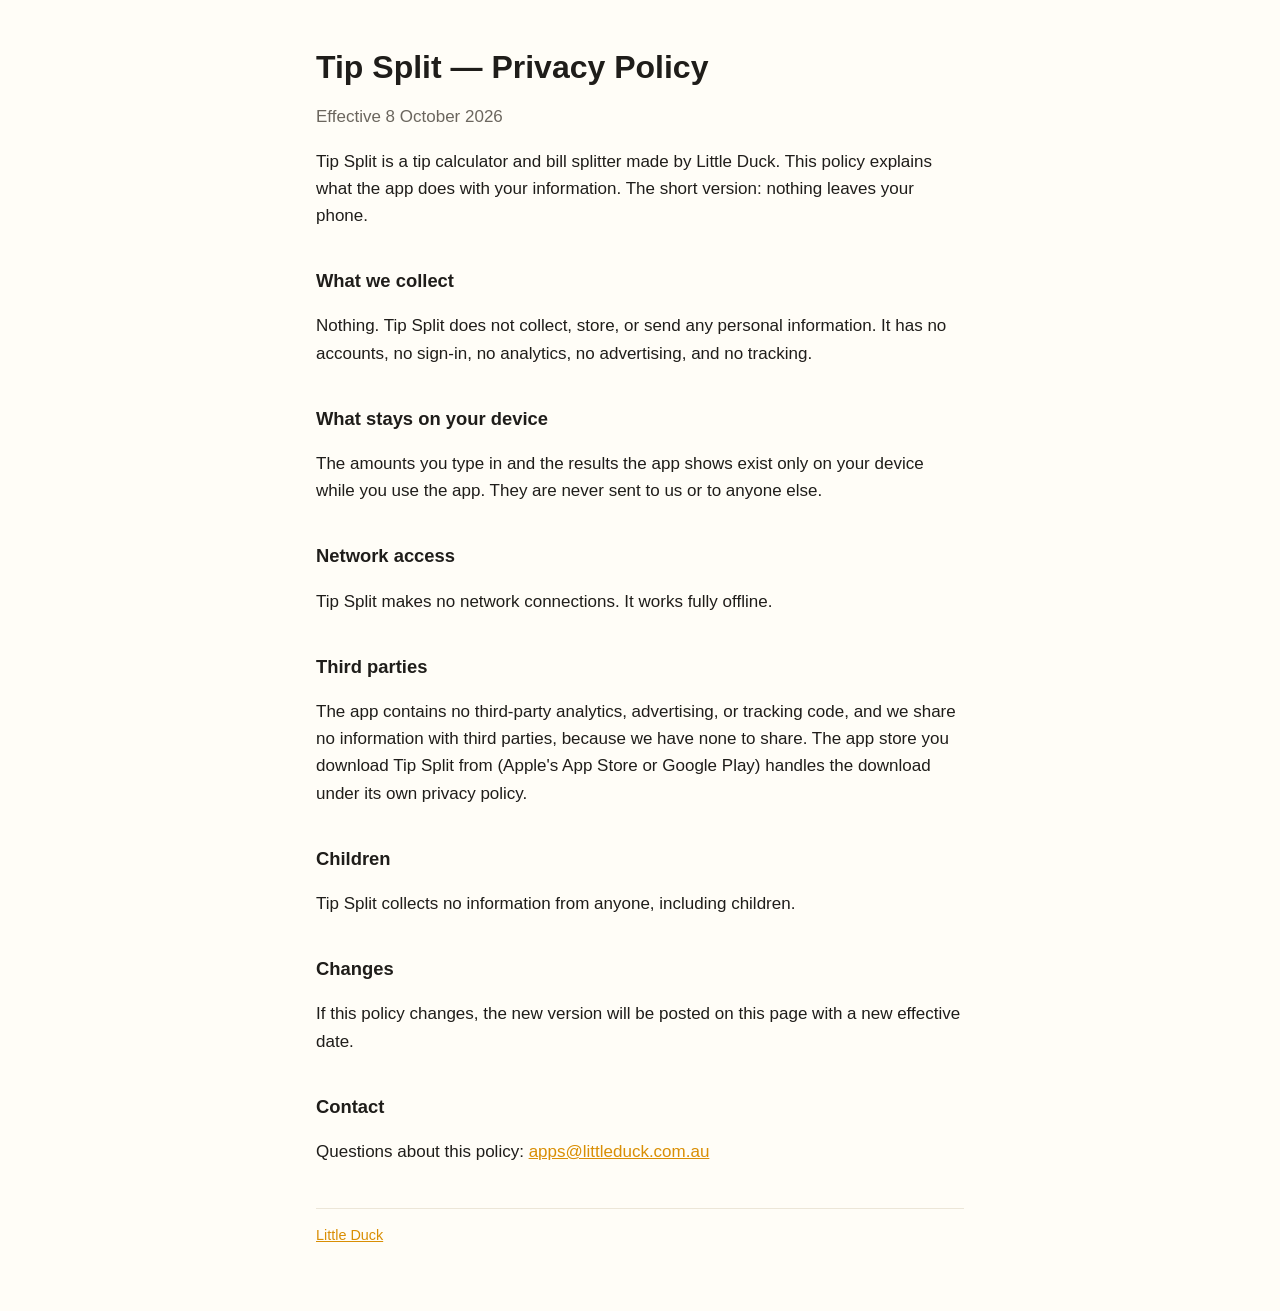
==== tip-split/privacy/index.html @ eac02a7b "Little Duck site: home page and Tip Split privacy policy" ====
<!doctype html>
<html lang="en">
<head>
<meta charset="utf-8">
<meta name="viewport" content="width=device-width, initial-scale=1">
<title>Tip Split Privacy</title>
<meta name="description" content="Privacy policy for the Tip Split app by Little Duck.">
<link rel="stylesheet" href="/style.css">
</head>
<body>
<main>
<h1>Tip Split — Privacy Policy</h1>
<p class="muted">Effective 8 October 2026</p>

<p>Tip Split is a tip calculator and bill splitter made by Little Duck. This policy explains what the app does with your information. The short version: nothing leaves your phone.</p>

<h2>What we collect</h2>
<p>Nothing. Tip Split does not collect, store, or send any personal information. It has no accounts, no sign-in, no analytics, no advertising, and no tracking.</p>

<h2>What stays on your device</h2>
<p>The amounts you type in and the results the app shows exist only on your device while you use the app. They are never sent to us or to anyone else.</p>

<h2>Network access</h2>
<p>Tip Split makes no network connections. It works fully offline.</p>

<h2>Third parties</h2>
<p>The app contains no third-party analytics, advertising, or tracking code, and we share no information with third parties, because we have none to share. The app store you download Tip Split from (Apple's App Store or Google Play) handles the download under its own privacy policy.</p>

<h2>Children</h2>
<p>Tip Split collects no information from anyone, including children.</p>

<h2>Changes</h2>
<p>If this policy changes, the new version will be posted on this page with a new effective date.</p>

<h2>Contact</h2>
<p>Questions about this policy: <a href="mailto:apps@littleduck.com.au">apps@littleduck.com.au</a></p>

<footer><a href="/">Little Duck</a></footer>
</main>
</body>
</html>
---- style.css ----
:root{--bg:#fffdf7;--fg:#1f1d1a;--muted:#6b665e;--accent:#d98e04;--line:#ece6d8}
@media (prefers-color-scheme:dark){:root{--bg:#171614;--fg:#f2efe8;--muted:#a8a296;--accent:#f2b134;--line:#2c2a26}}
*{box-sizing:border-box}
body{margin:0;background:var(--bg);color:var(--fg);font:17px/1.6 -apple-system,BlinkMacSystemFont,"Segoe UI",Roboto,sans-serif}
main{max-width:680px;margin:0 auto;padding:48px 16px 64px}
h1{font-size:2rem;line-height:1.2;margin:0 0 .25em}
h2{font-size:1.15rem;margin:2em 0 .4em}
p,li{color:var(--fg)}
.muted{color:var(--muted)}
a{color:var(--accent)}
footer{margin-top:3em;padding-top:1em;border-top:1px solid var(--line);font-size:.9rem;color:var(--muted)}
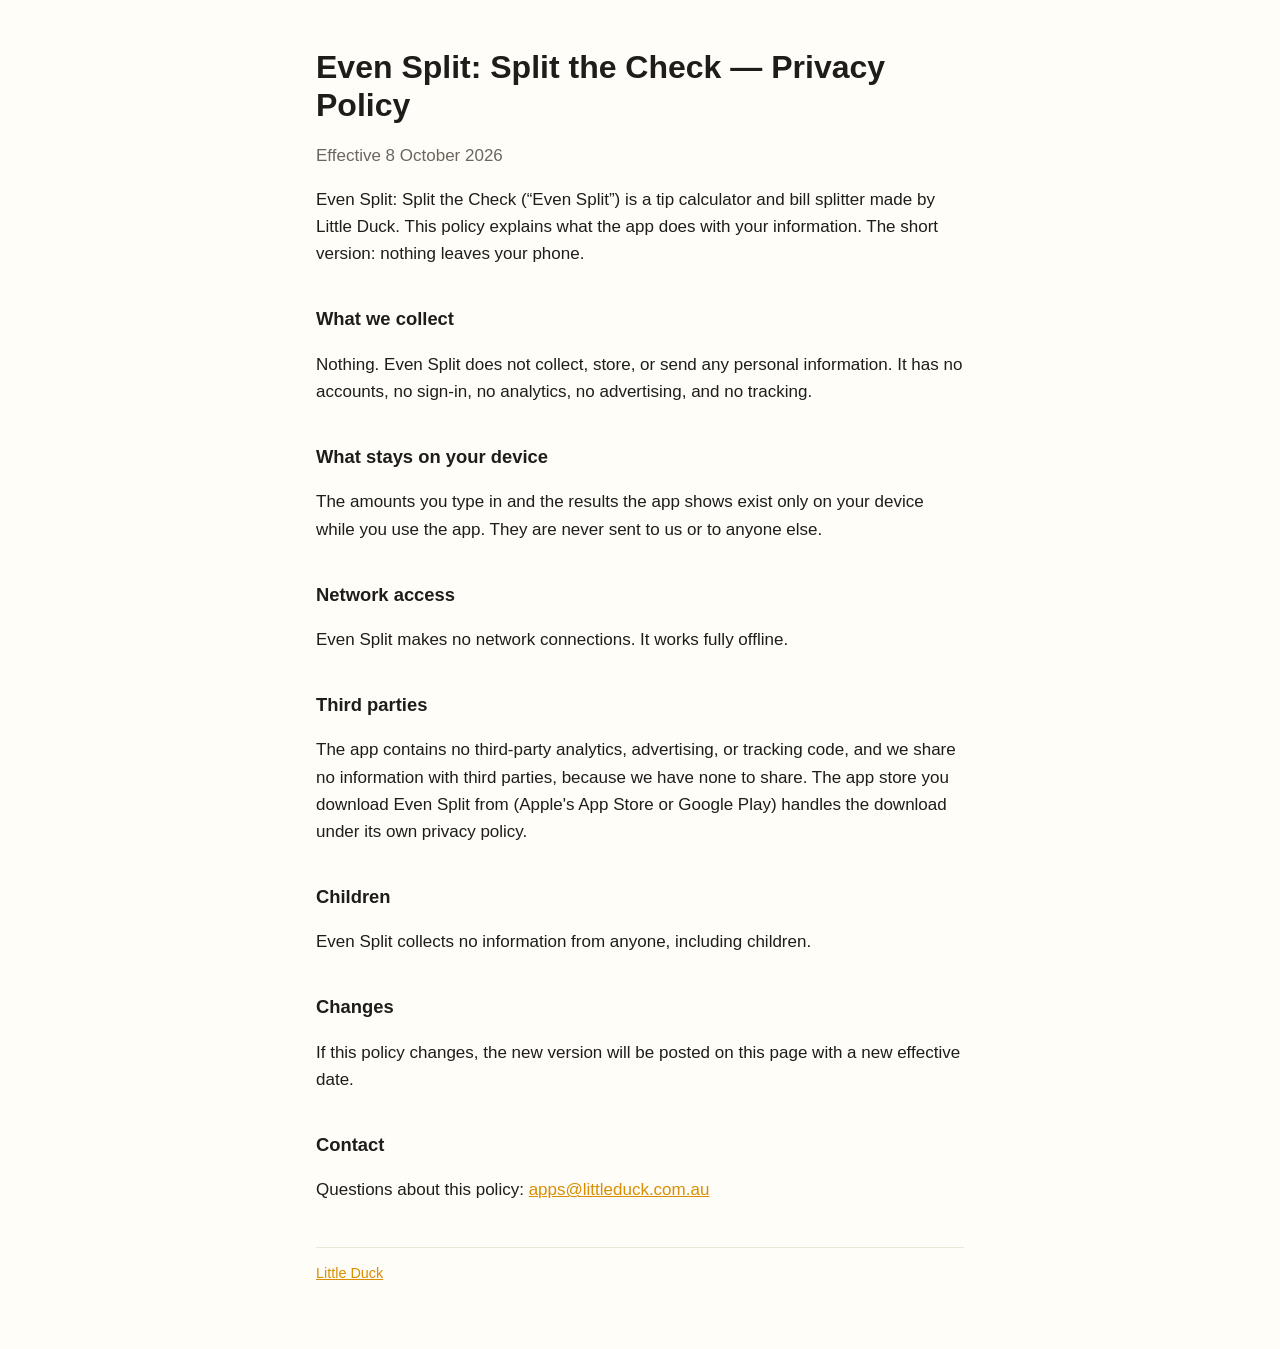
==== commit 07e5a98e: "Use the App Store name, Even Split: Split the Check" ====
--- a/tip-split/privacy/index.html
+++ b/tip-split/privacy/index.html
@@ -3,31 +3,31 @@
 <head>
 <meta charset="utf-8">
 <meta name="viewport" content="width=device-width, initial-scale=1">
-<title>Tip Split Privacy</title>
-<meta name="description" content="Privacy policy for the Tip Split app by Little Duck.">
+<title>Even Split Privacy</title>
+<meta name="description" content="Privacy policy for the Even Split: Split the Check app by Little Duck.">
 <link rel="stylesheet" href="/style.css">
 </head>
 <body>
 <main>
-<h1>Tip Split — Privacy Policy</h1>
+<h1>Even Split: Split the Check — Privacy Policy</h1>
 <p class="muted">Effective 8 October 2026</p>
 
-<p>Tip Split is a tip calculator and bill splitter made by Little Duck. This policy explains what the app does with your information. The short version: nothing leaves your phone.</p>
+<p>Even Split: Split the Check (“Even Split”) is a tip calculator and bill splitter made by Little Duck. This policy explains what the app does with your information. The short version: nothing leaves your phone.</p>
 
 <h2>What we collect</h2>
-<p>Nothing. Tip Split does not collect, store, or send any personal information. It has no accounts, no sign-in, no analytics, no advertising, and no tracking.</p>
+<p>Nothing. Even Split does not collect, store, or send any personal information. It has no accounts, no sign-in, no analytics, no advertising, and no tracking.</p>
 
 <h2>What stays on your device</h2>
 <p>The amounts you type in and the results the app shows exist only on your device while you use the app. They are never sent to us or to anyone else.</p>
 
 <h2>Network access</h2>
-<p>Tip Split makes no network connections. It works fully offline.</p>
+<p>Even Split makes no network connections. It works fully offline.</p>
 
 <h2>Third parties</h2>
-<p>The app contains no third-party analytics, advertising, or tracking code, and we share no information with third parties, because we have none to share. The app store you download Tip Split from (Apple's App Store or Google Play) handles the download under its own privacy policy.</p>
+<p>The app contains no third-party analytics, advertising, or tracking code, and we share no information with third parties, because we have none to share. The app store you download Even Split from (Apple's App Store or Google Play) handles the download under its own privacy policy.</p>
 
 <h2>Children</h2>
-<p>Tip Split collects no information from anyone, including children.</p>
+<p>Even Split collects no information from anyone, including children.</p>
 
 <h2>Changes</h2>
 <p>If this policy changes, the new version will be posted on this page with a new effective date.</p>
